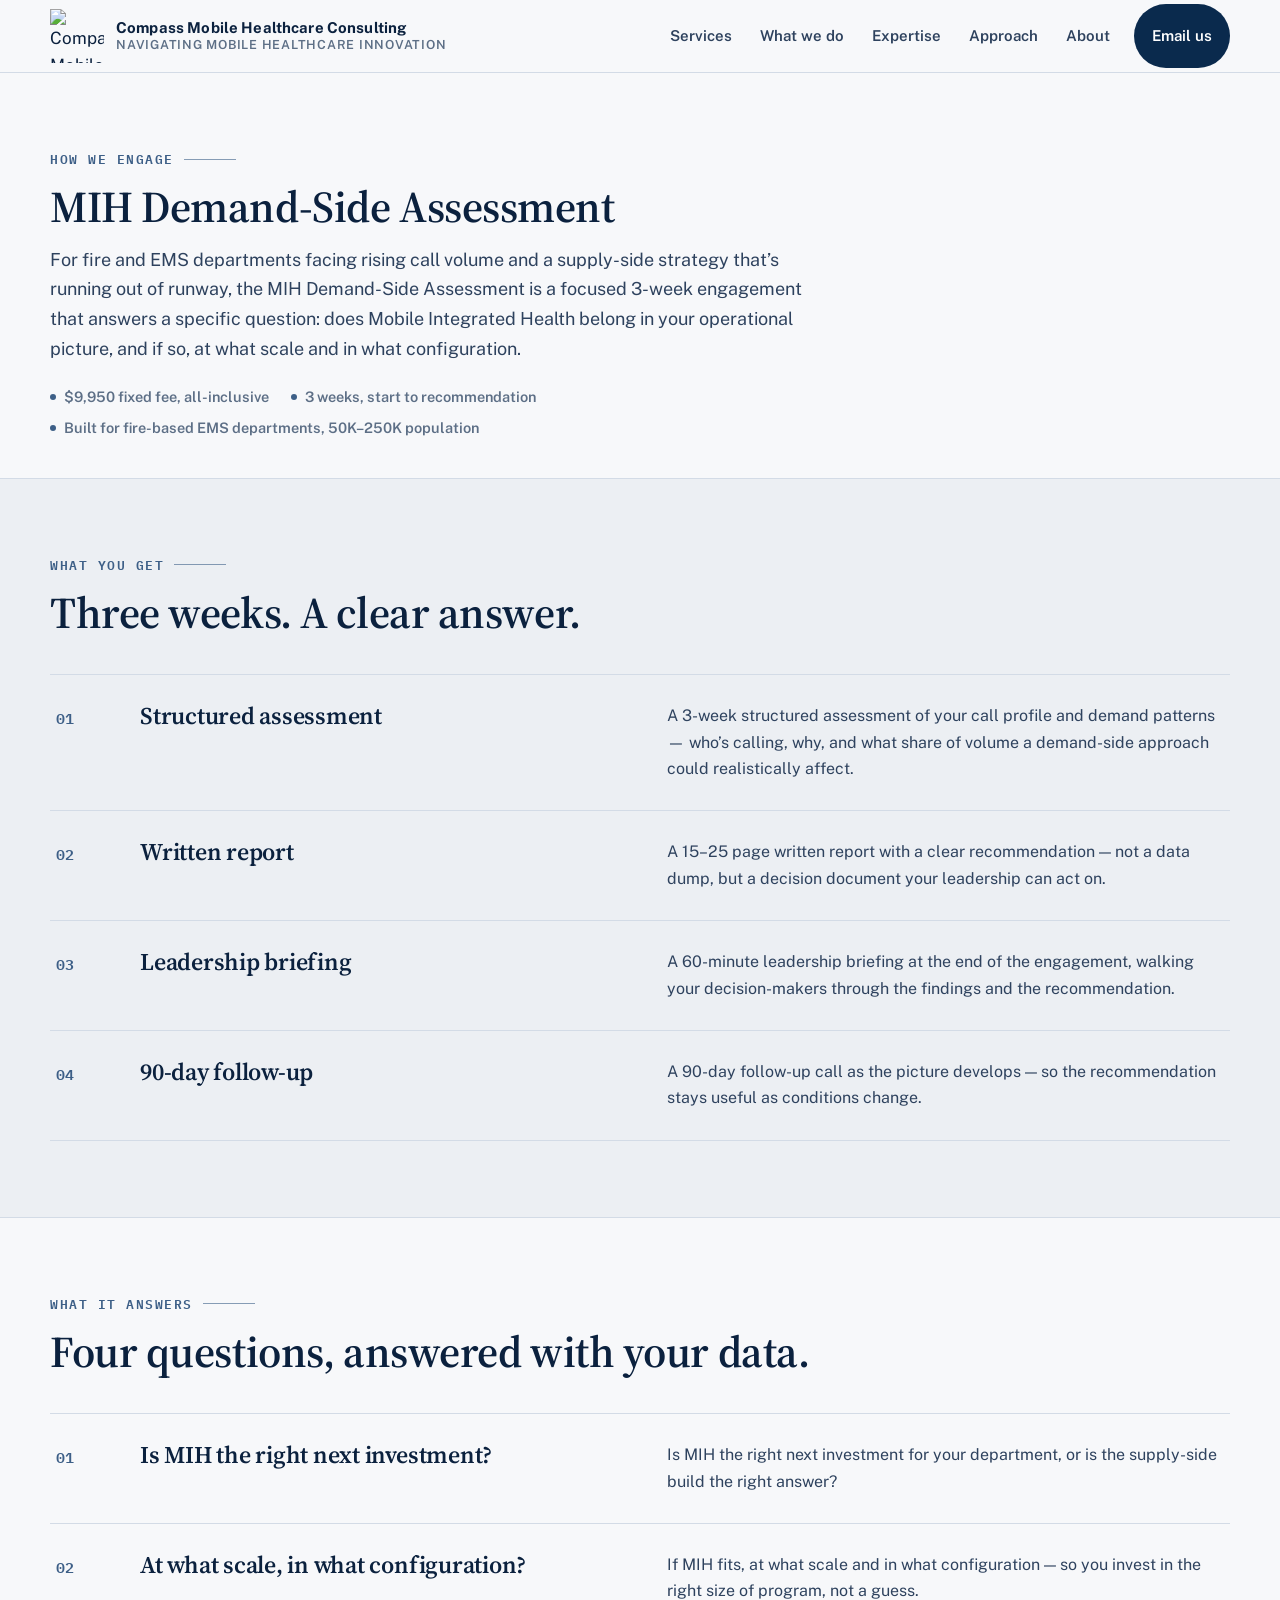
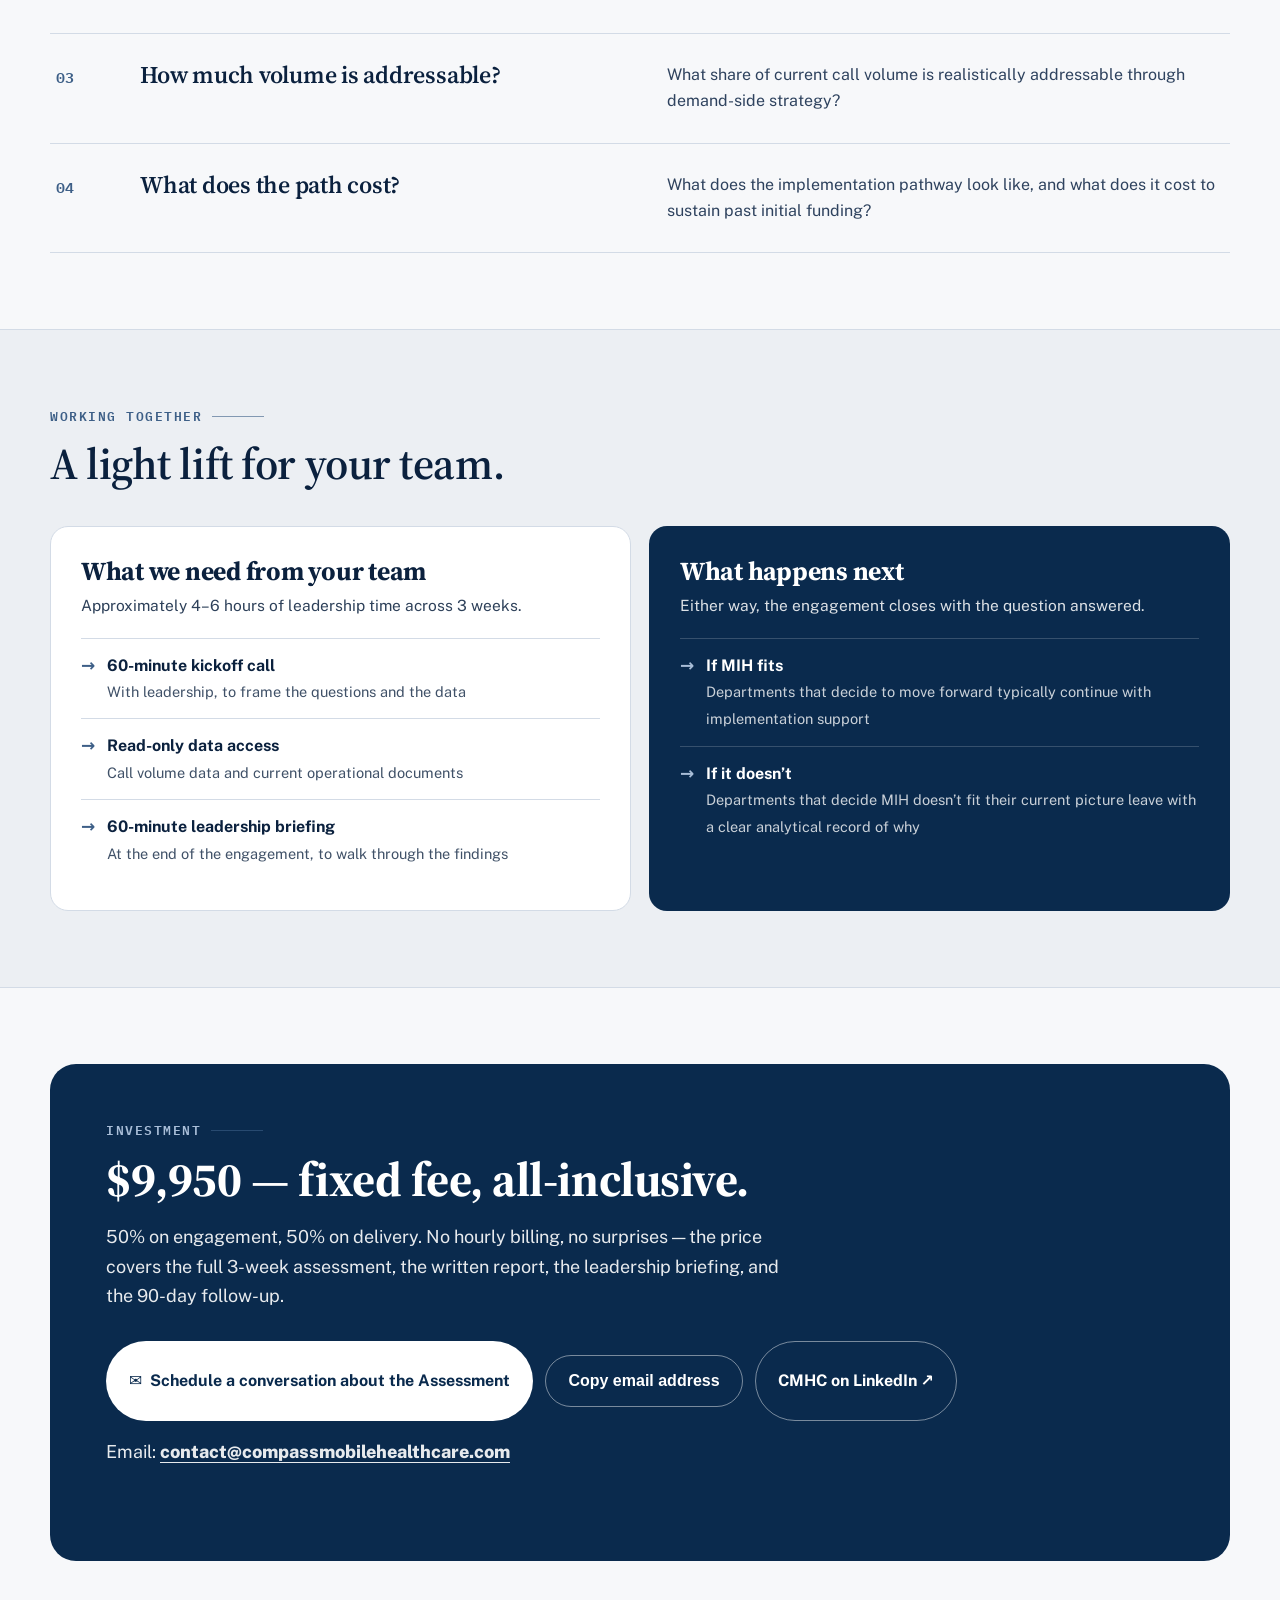
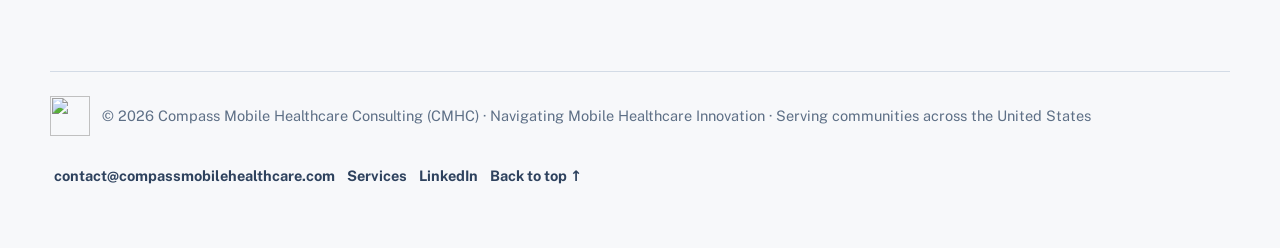
==== services.html @ 44011052 "Add CMHC website: homepage and Services page (MIH Demand-Side Assessment)" ====
<!doctype html>
<html lang="en">
<head>
<meta charset="utf-8" />
<meta name="viewport" content="width=device-width, initial-scale=1, viewport-fit=cover" />
<meta name="color-scheme" content="light dark" />
<meta name="description" content="The MIH Demand-Side Assessment from Compass Mobile Healthcare Consulting: a focused 3-week engagement for fire and EMS departments that answers whether Mobile Integrated Health belongs in your operational picture — $9,950 fixed fee, all-inclusive." />
<link rel="canonical" href="https://www.compassmobilehealthcare.com/services.html" />
<meta property="og:type" content="website" />
<meta property="og:title" content="How We Engage — MIH Demand-Side Assessment | Compass Mobile Healthcare Consulting" />
<meta property="og:description" content="A focused 3-week MIH Demand-Side Assessment: your call profile and demand patterns, a written report with a clear recommendation, and a leadership briefing. $9,950 fixed fee." />
<meta property="og:url" content="https://www.compassmobilehealthcare.com/services.html" />
<meta property="og:image" content="https://www.compassmobilehealthcare.com/cmhc-logo.png" />
<meta name="twitter:card" content="summary_large_image" />
<meta name="twitter:title" content="How We Engage — MIH Demand-Side Assessment | Compass Mobile Healthcare Consulting" />
<meta name="twitter:description" content="A focused 3-week MIH Demand-Side Assessment: your call profile and demand patterns, a written report, and a leadership briefing. $9,950 fixed fee." />
<meta name="twitter:image" content="https://www.compassmobilehealthcare.com/cmhc-logo.png" />
<script type="application/ld+json">
{
  "@context": "https://schema.org",
  "@type": "Service",
  "name": "MIH Demand-Side Assessment",
  "serviceType": "Mobile Integrated Health consulting",
  "provider": {
    "@type": "Organization",
    "name": "Compass Mobile Healthcare Consulting",
    "alternateName": "CMHC",
    "url": "https://www.compassmobilehealthcare.com/"
  },
  "description": "A focused 3-week assessment of a fire or EMS department's call profile and demand patterns that answers whether Mobile Integrated Health belongs in its operational picture, and if so, at what scale and in what configuration.",
  "offers": {
    "@type": "Offer",
    "price": "9950",
    "priceCurrency": "USD",
    "description": "Fixed fee, all-inclusive. 50% on engagement, 50% on delivery."
  }
}
</script>
<link rel="icon" href="cmhc-logo.png" />
<title>How We Engage — MIH Demand-Side Assessment | Compass Mobile Healthcare Consulting</title>
<link rel="preconnect" href="https://fonts.googleapis.com" />
<link rel="preconnect" href="https://fonts.gstatic.com" crossorigin />
<link href="https://fonts.googleapis.com/css2?family=Source+Serif+4:opsz,wght@8..60,500;8..60,600;8..60,700&family=Public+Sans:wght@400;500;600;700;800&family=IBM+Plex+Mono:wght@500;600&display=swap" rel="stylesheet" />
<link rel="stylesheet" href="styles.css" />
</head>
<body>

<header class="site-head">
  <div class="wrap head-inner">
    <a class="brand" href="index.html" aria-label="Compass Mobile Healthcare Consulting — home">
      <img class="brand-logo" src="cmhc-logo.png" alt="Compass Mobile Healthcare Consulting compass emblem" />
      <span class="brand-text">
        <strong>Compass Mobile Healthcare Consulting</strong>
        <span>Navigating Mobile Healthcare Innovation</span>
      </span>
    </a>
    <button class="menu-btn" id="menuBtn" aria-label="Open menu" aria-expanded="false" aria-controls="mainNav">☰</button>
    <nav class="nav" id="mainNav" aria-label="Main navigation">
      <a href="services.html">Services</a>
      <a href="index.html#what-we-do">What we do</a>
      <a href="index.html#expertise">Expertise</a>
      <a href="index.html#approach">Approach</a>
      <a href="index.html#about">About</a>
      <a class="cta" href="mailto:contact@compassmobilehealthcare.com?subject=MIH%20consulting%20inquiry">Email us</a>
    </nav>
  </div>
</header>

<main id="top">
  <!-- INTRO -->
  <section aria-labelledby="engage-h" style="padding-bottom:0">
    <div class="wrap">
      <div class="section-head">
        <div class="kicker">How we engage</div>
        <h2 id="engage-h">MIH Demand-Side Assessment</h2>
        <p>For fire and EMS departments facing rising call volume and a supply-side strategy that&rsquo;s running out of runway, the MIH Demand-Side Assessment is a focused 3-week engagement that answers a specific question: does Mobile Integrated Health belong in your operational picture, and if so, at what scale and in what configuration.</p>
        <div class="hero-meta" style="margin-top:22px">
          <span>$9,950 fixed fee, all-inclusive</span>
          <span>3 weeks, start to recommendation</span>
          <span>Built for fire-based EMS departments, 50K&ndash;250K population</span>
        </div>
      </div>
    </div>
  </section>

  <!-- WHAT YOU GET -->
  <section class="alt" aria-labelledby="get-h">
    <div class="wrap">
      <div class="section-head">
        <div class="kicker">What you get</div>
        <h2 id="get-h">Three weeks. A clear answer.</h2>
      </div>
      <div class="service-list">
        <article class="service">
          <span class="service-no">01</span>
          <h3>Structured assessment</h3>
          <div><p>A 3-week structured assessment of your call profile and demand patterns — who&rsquo;s calling, why, and what share of volume a demand-side approach could realistically affect.</p></div>
        </article>
        <article class="service">
          <span class="service-no">02</span>
          <h3>Written report</h3>
          <div><p>A 15&ndash;25 page written report with a clear recommendation — not a data dump, but a decision document your leadership can act on.</p></div>
        </article>
        <article class="service">
          <span class="service-no">03</span>
          <h3>Leadership briefing</h3>
          <div><p>A 60-minute leadership briefing at the end of the engagement, walking your decision-makers through the findings and the recommendation.</p></div>
        </article>
        <article class="service">
          <span class="service-no">04</span>
          <h3>90-day follow-up</h3>
          <div><p>A 90-day follow-up call as the picture develops — so the recommendation stays useful as conditions change.</p></div>
        </article>
      </div>
    </div>
  </section>

  <!-- WHAT IT ANSWERS -->
  <section aria-labelledby="answers-h">
    <div class="wrap">
      <div class="section-head">
        <div class="kicker">What it answers</div>
        <h2 id="answers-h">Four questions, answered with your data.</h2>
      </div>
      <div class="service-list">
        <article class="service">
          <span class="service-no">01</span>
          <h3>Is MIH the right next investment?</h3>
          <div><p>Is MIH the right next investment for your department, or is the supply-side build the right answer?</p></div>
        </article>
        <article class="service">
          <span class="service-no">02</span>
          <h3>At what scale, in what configuration?</h3>
          <div><p>If MIH fits, at what scale and in what configuration — so you invest in the right size of program, not a guess.</p></div>
        </article>
        <article class="service">
          <span class="service-no">03</span>
          <h3>How much volume is addressable?</h3>
          <div><p>What share of current call volume is realistically addressable through demand-side strategy?</p></div>
        </article>
        <article class="service">
          <span class="service-no">04</span>
          <h3>What does the path cost?</h3>
          <div><p>What does the implementation pathway look like, and what does it cost to sustain past initial funding?</p></div>
        </article>
      </div>
    </div>
  </section>

  <!-- WHAT WE NEED / WHAT HAPPENS NEXT -->
  <section class="alt" aria-labelledby="need-h">
    <div class="wrap">
      <div class="section-head">
        <div class="kicker">Working together</div>
        <h2 id="need-h">A light lift for your team.</h2>
      </div>
      <div class="expertise">
        <article class="exp-card">
          <h3>What we need from your team</h3>
          <p>Approximately 4&ndash;6 hours of leadership time across 3 weeks.</p>
          <ul class="exp-list">
            <li><div><b>60-minute kickoff call</b><span>With leadership, to frame the questions and the data</span></div></li>
            <li><div><b>Read-only data access</b><span>Call volume data and current operational documents</span></div></li>
            <li><div><b>60-minute leadership briefing</b><span>At the end of the engagement, to walk through the findings</span></div></li>
          </ul>
        </article>
        <article class="exp-card dark">
          <h3>What happens next</h3>
          <p>Either way, the engagement closes with the question answered.</p>
          <ul class="exp-list">
            <li><div><b>If MIH fits</b><span>Departments that decide to move forward typically continue with implementation support</span></div></li>
            <li><div><b>If it doesn&rsquo;t</b><span>Departments that decide MIH doesn&rsquo;t fit their current picture leave with a clear analytical record of why</span></div></li>
          </ul>
        </article>
      </div>
    </div>
  </section>

  <!-- INVESTMENT -->
  <section aria-labelledby="invest-h">
    <div class="wrap">
      <div class="contact">
        <div class="kicker" style="color:#a9bed8">Investment</div>
        <h2 id="invest-h">$9,950 — fixed fee, all-inclusive.</h2>
        <p>50% on engagement, 50% on delivery. No hourly billing, no surprises — the price covers the full 3-week assessment, the written report, the leadership briefing, and the 90-day follow-up.</p>
        <div class="contact-actions">
          <a class="btn btn-light" href="mailto:contact@compassmobilehealthcare.com?subject=MIH%20Demand-Side%20Assessment%20inquiry">✉ &nbsp;Schedule a conversation about the Assessment</a>
          <button class="btn btn-outline" id="copyBtn" type="button">Copy email address</button>
          <a class="btn btn-outline" href="https://linkedin.com/company/cmhc-consulting" target="_blank" rel="noopener">CMHC on LinkedIn ↗</a>
        </div>
        <p class="email-line">Email: <a href="mailto:contact@compassmobilehealthcare.com">contact@compassmobilehealthcare.com</a></p>
        <p class="copy-note" id="copyNote" aria-live="polite"></p>
      </div>
    </div>
  </section>
</main>

<footer>
  <div class="wrap foot">
    <span class="foot-brand">
      <img class="foot-logo" src="cmhc-logo.png" alt="" />
      <span>© <span id="year">2026</span> Compass Mobile Healthcare Consulting (CMHC) &middot; Navigating Mobile Healthcare Innovation &middot; Serving communities across the United States</span>
    </span>
    <span>
      <a href="mailto:contact@compassmobilehealthcare.com">contact@compassmobilehealthcare.com</a>
      <a href="services.html">Services</a>
      <a href="https://linkedin.com/company/cmhc-consulting" target="_blank" rel="noopener">LinkedIn</a>
      <a href="#top">Back to top ↑</a>
    </span>
  </div>
</footer>

<script>
  (function(){
    var btn = document.getElementById('menuBtn');
    var nav = document.getElementById('mainNav');
    if(btn && nav){
      btn.addEventListener('click', function(){
        var open = nav.classList.toggle('open');
        btn.setAttribute('aria-expanded', open ? 'true' : 'false');
        btn.textContent = open ? '✕' : '☰';
      });
      nav.addEventListener('click', function(e){
        if(e.target.tagName === 'A'){ nav.classList.remove('open'); btn.setAttribute('aria-expanded','false'); btn.textContent='☰'; }
      });
    }
    var copyBtn = document.getElementById('copyBtn');
    var note = document.getElementById('copyNote');
    var email = 'contact@compassmobilehealthcare.com';
    if(copyBtn){
      copyBtn.addEventListener('click', function(){
        function done(){ if(note) note.textContent = 'Email address copied.'; copyBtn.textContent = 'Copied ✓'; setTimeout(function(){ copyBtn.textContent='Copy email address'; if(note) note.textContent=''; }, 2600); }
        function fallback(){
          var ta = document.createElement('textarea');
          ta.value = email; ta.style.position='fixed'; ta.style.opacity='0';
          document.body.appendChild(ta); ta.select();
          try{ document.execCommand('copy'); done(); }catch(e){ if(note) note.textContent = email; }
          document.body.removeChild(ta);
        }
        if(navigator.clipboard && navigator.clipboard.writeText){
          navigator.clipboard.writeText(email).then(done).catch(fallback);
        } else { fallback(); }
      });
    }
    var y = document.getElementById('year');
    if(y){ y.textContent = new Date().getFullYear(); }
  })();
</script>
</body>
</html>
---- styles.css ----
:root{
    --bg:#f7f8fa;
    --bg-alt:#eceff3;
    --surface:#ffffff;
    --surface-2:#eef1f5;
    --ink:#0b213e;
    --ink-2:#2e425e;
    --muted:#5d6f86;
    --line:#d3dbe6;
    --brand:#0a2a4d;
    --brand-2:#14365f;
    --brand-ink:#ffffff;
    --navy:#0a2a4d;
    --navy-deep:#071e38;
    --accent:#3d5f87;
    --accent-soft:#dce5ef;
    --chip:#e6ebf2;
    --shadow:0 18px 40px rgba(10,42,77,.16);
    --radius:18px;
    --radius-sm:12px;
    --max:1180px;
  }
  @media (prefers-color-scheme: dark){
    :root{
      --bg:#071426;
      --bg-alt:#0a1e38;
      --surface:#0e2748;
      --surface-2:#122f55;
      --ink:#eff3f8;
      --ink-2:#cbd6e6;
      --muted:#9db0c7;
      --line:#223a5c;
      --brand:#b9c9de;
      --brand-2:#d3deeb;
      --brand-ink:#071c36;
      --accent:#a9bed8;
      --accent-soft:#1a365f;
      --chip:#162e52;
      --shadow:0 18px 40px rgba(0,0,0,.4);
    }
  }
  html{scroll-behavior:smooth}
  @media (prefers-reduced-motion: reduce){ html{scroll-behavior:auto} }
  body{
    margin:0;
    background:var(--bg);
    color:var(--ink);
    font-family:"Public Sans", system-ui, -apple-system, Segoe UI, sans-serif;
    font-size:17px;
    line-height:1.6;
    -webkit-font-smoothing:antialiased;
  }
  h1,h2,h3{font-family:"Source Serif 4", Georgia, serif; line-height:1.08; letter-spacing:-.01em; margin:0; color:var(--ink)}
  p{margin:0}
  a{color:inherit}
  img{max-width:100%; display:block}
  .wrap{width:min(var(--max), calc(100% - 40px)); margin:0 auto}
  /* Header */
  .site-head{
    position:sticky; top:0; z-index:40;
    background:color-mix(in srgb, var(--bg) 92%, transparent);
    backdrop-filter:blur(10px);
    border-bottom:1px solid var(--line);
  }
  .head-inner{display:flex; align-items:center; justify-content:space-between; gap:16px; min-height:72px}
  .brand{display:flex; align-items:center; gap:12px; text-decoration:none; min-height:48px}
  .brand-logo{width:54px; height:54px; flex:0 0 54px; object-fit:contain}
  .brand-text{line-height:1.15}
  .brand-text strong{display:block; font-size:15px; letter-spacing:.01em}
  .brand-text span{display:block; font-size:12.5px; color:var(--muted); font-weight:600; letter-spacing:.06em; text-transform:uppercase; margin-top:2px}
  .nav{display:flex; align-items:center; gap:4px}
  .nav a{
    text-decoration:none; font-weight:600; font-size:15px; color:var(--ink-2);
    padding:10px 12px; min-height:44px; display:inline-flex; align-items:center; border-radius:999px;
  }
  .nav a:hover{background:var(--chip)}
  .nav .cta{
    background:var(--brand); color:var(--brand-ink); margin-left:8px; padding:10px 18px;
  }
  .nav .cta:hover{background:var(--brand-2)}
  @media (prefers-color-scheme: dark){ .nav .cta{background:#d9e3ef; color:#071c36} .nav .cta:hover{background:#ffffff} }
  .menu-btn{display:none}
  @media (max-width:860px){
    .nav{
      display:none; position:absolute; left:20px; right:20px; top:76px;
      background:var(--surface); border:1px solid var(--line); border-radius:16px; padding:10px;
      box-shadow:var(--shadow); flex-direction:column; align-items:stretch;
    }
    .nav.open{display:flex}
    .nav a{justify-content:flex-start}
    .nav .cta{margin-left:0; justify-content:center}
    .menu-btn{
      display:inline-flex; align-items:center; justify-content:center;
      width:48px; height:48px; border-radius:12px; border:1px solid var(--line);
      background:var(--surface); color:var(--ink); cursor:pointer; font-size:20px;
    }
  }
  /* Hero */
  .hero{padding:56px 0 0; overflow:hidden}
  .hero-grid{display:grid; grid-template-columns:1.05fr .95fr; gap:48px; align-items:center}
  .eyebrow{
    display:inline-flex; align-items:center; gap:10px;
    font-family:"IBM Plex Mono", monospace; font-size:12.5px; font-weight:600;
    letter-spacing:.12em; text-transform:uppercase; color:var(--brand);
    background:var(--chip); border:1px solid var(--line);
    padding:8px 12px; border-radius:999px; margin-bottom:22px;
  }
  .eyebrow i{width:7px; height:7px; border-radius:50%; background:var(--accent); display:block}
  .hero h1{font-size:clamp(38px, 5.2vw, 62px); font-weight:600; max-width:12.5em}
  .hero h1 em{font-style:normal; color:var(--brand); box-shadow:inset 0 -.32em 0 var(--accent-soft)}
  @media (prefers-color-scheme: dark){ .hero h1 em{color:var(--accent)} }
  .hero-lede{margin-top:22px; font-size:19px; line-height:1.65; color:var(--ink-2); max-width:34em}
  .hero-lede strong{color:var(--ink)}
  .hero-actions{display:flex; flex-wrap:wrap; gap:12px; margin-top:30px}
  .btn{
    display:inline-flex; align-items:center; justify-content:center; gap:9px;
    min-height:52px; padding:13px 22px; border-radius:999px;
    font-weight:700; font-size:16px; text-decoration:none; border:1px solid transparent; cursor:pointer;
  }
  .btn-primary{background:var(--navy); color:#ffffff}
  .btn-primary:hover{background:var(--navy-deep)}
  @media (prefers-color-scheme: dark){ .btn-primary{background:#d9e3ef; color:#071c36} .btn-primary:hover{background:#ffffff} }
  .btn-ghost{background:var(--surface); color:var(--ink); border-color:var(--line)}
  .btn-ghost:hover{border-color:var(--brand)}
  .hero-meta{margin-top:26px; display:flex; flex-wrap:wrap; gap:8px 22px; color:var(--muted); font-size:14.5px; font-weight:600}
  .hero-meta span{display:inline-flex; align-items:center; gap:8px}
  .hero-meta span::before{content:""; width:6px; height:6px; border-radius:50%; background:var(--accent)}
  .hero-logo{text-align:center}
  .hero-logo img{
    width:min(440px, 88%); height:auto; margin:0 auto;
    filter:drop-shadow(0 24px 44px rgba(10,42,77,.22));
  }
  .hero-logo p{
    margin-top:16px; font-family:"Source Serif 4", Georgia, serif;
    font-size:17px; font-style:italic; color:var(--muted);
  }
  .problem-line{
    margin-top:44px; display:grid; grid-template-columns:230px 1fr; gap:8px 28px; align-items:baseline;
    background:var(--surface); border:1px solid var(--line); border-radius:14px; padding:20px 24px;
  }
  .problem-line b{font-family:"IBM Plex Mono", monospace; font-size:12px; letter-spacing:.1em; text-transform:uppercase; color:var(--accent)}
  .problem-line p{font-size:16px; line-height:1.6; color:var(--ink-2)}
  .problem-line p strong{color:var(--ink)}
  @media (max-width:960px){
    .hero-grid{grid-template-columns:1fr; gap:32px}
    .hero-logo img{width:min(300px, 78%)}
  }
  @media (max-width:640px){ .problem-line{grid-template-columns:1fr; padding:18px 20px} }
  /* Audience strip */
  .strip{margin-top:56px; background:var(--navy); color:#fff}
  @media (prefers-color-scheme: dark){ .strip{background:#0d2a4f; color:var(--ink)} }
  .strip-inner{display:grid; grid-template-columns:repeat(4,1fr); }
  .strip-item{padding:22px 20px; border-left:1px solid rgba(255,255,255,.16)}
  .strip-item:first-child{border-left:0}
  .strip-item b{display:block; font-size:16px; margin-bottom:3px}
  .strip-item span{font-size:14px; opacity:.82; line-height:1.45; display:block}
  @media (max-width:860px){ .strip-inner{grid-template-columns:1fr 1fr} .strip-item{border-top:1px solid rgba(255,255,255,.16)} }
  @media (max-width:520px){ .strip-inner{grid-template-columns:1fr} .strip-item{border-left:0} }

  section{padding:76px 0}
  .section-head{max-width:760px; margin-bottom:38px}
  .kicker{font-family:"IBM Plex Mono", monospace; font-size:12.5px; font-weight:600; letter-spacing:.12em; text-transform:uppercase; color:var(--accent); margin-bottom:14px; display:flex; align-items:center; gap:10px}
  .kicker::after{content:""; height:1px; width:52px; background:var(--accent); opacity:.6}
  .section-head h2{font-size:clamp(30px, 3.6vw, 44px); font-weight:600}
  .section-head p{margin-top:14px; font-size:18px; color:var(--ink-2); line-height:1.65}

  /* Problem / outcomes */
  .outcomes{display:grid; grid-template-columns:repeat(3,1fr); gap:18px}
  .outcome{background:var(--surface); border:1px solid var(--line); border-radius:var(--radius); padding:26px}
  .outcome-num{font-family:"IBM Plex Mono", monospace; color:var(--accent); font-weight:600; font-size:13px; letter-spacing:.08em}
  .outcome h3{font-size:23px; margin:12px 0 10px; font-weight:600}
  .outcome p{color:var(--muted); font-size:15.5px; line-height:1.65}
  @media (max-width:860px){ .outcomes{grid-template-columns:1fr} }

  /* What we do - numbered rows */
  .alt{background:var(--bg-alt); border-top:1px solid var(--line); border-bottom:1px solid var(--line)}
  .service-list{border-top:1px solid var(--line)}
  .service{
    display:grid; grid-template-columns:64px 1fr 1.1fr; gap:20px;
    padding:28px 6px; border-bottom:1px solid var(--line); align-items:start;
  }
  .service-no{font-family:"IBM Plex Mono", monospace; font-size:15px; font-weight:600; color:var(--accent); padding-top:4px}
  .service h3{font-size:24px; font-weight:600}
  .service p{color:var(--ink-2); font-size:16px; line-height:1.65}
  .service ul{margin:10px 0 0; padding:0; list-style:none; display:flex; flex-wrap:wrap; gap:8px}
  .service li{font-size:13.5px; font-weight:600; background:var(--surface); border:1px solid var(--line); padding:6px 10px; border-radius:999px; color:var(--ink-2)}
  @media (max-width:760px){ .service{grid-template-columns:40px 1fr} .service > div{grid-column:2} }

  /* Expertise two col */
  .expertise{display:grid; grid-template-columns:1fr 1fr; gap:18px}
  .exp-card{border-radius:var(--radius); padding:30px; background:var(--surface); border:1px solid var(--line)}
  .exp-card.dark{background:var(--navy); color:#fff; border-color:transparent}
  @media (prefers-color-scheme: dark){ .exp-card.dark{background:#0d2a4f; color:var(--ink)} }
  .exp-card h3{font-size:26px; margin-bottom:8px; color:inherit}
  .exp-card > p{opacity:.86; font-size:15.5px; margin-bottom:20px}
  .exp-list{list-style:none; margin:0; padding:0; display:grid; gap:0}
  .exp-list li{padding:13px 0; border-top:1px solid var(--line); display:flex; gap:12px; align-items:baseline}
  .exp-card.dark .exp-list li{border-top-color:rgba(255,255,255,.18)}
  .exp-list li::before{content:"→"; color:var(--accent); font-weight:700}
  .exp-card.dark .exp-list li::before{color:#a9bed8}
  .exp-list b{display:block; font-size:16px}
  .exp-list span{font-size:14.5px; opacity:.78}
  @media (max-width:860px){ .expertise{grid-template-columns:1fr} }

  /* Principles */
  .principles{display:grid; grid-template-columns:repeat(3,1fr); gap:18px}
  .principle{padding:28px; border-radius:var(--radius); background:var(--surface-2); border:1px solid var(--line)}
  .principle blockquote{margin:0; font-family:"Source Serif 4", Georgia, serif; font-size:22px; line-height:1.35; font-weight:600}
  .principle p{margin-top:14px; color:var(--muted); font-size:15.5px; line-height:1.65}
  @media (max-width:860px){ .principles{grid-template-columns:1fr} }

  /* Approach */
  .steps{display:grid; grid-template-columns:repeat(4,1fr); gap:0; border:1px solid var(--line); border-radius:var(--radius); overflow:hidden; background:var(--surface)}
  .step{padding:26px 22px; border-left:1px solid var(--line)}
  .step:first-child{border-left:0}
  .step b{font-family:"IBM Plex Mono", monospace; font-size:12px; letter-spacing:.1em; text-transform:uppercase; color:var(--accent)}
  .step h3{font-size:22px; margin:10px 0 8px}
  .step p{font-size:14.5px; color:var(--muted); line-height:1.6}
  @media (max-width:960px){ .steps{grid-template-columns:1fr 1fr} .step{border-top:1px solid var(--line)} .step:nth-child(-n+2){border-top:0} }
  @media (max-width:560px){ .steps{grid-template-columns:1fr} .step{border-left:0; border-top:1px solid var(--line)} .step:nth-child(2){border-top:1px solid var(--line)} }

  /* About */
  .about-grid{display:grid; grid-template-columns:.92fr 1.08fr; gap:48px; align-items:center}
  .about-logo{background:var(--navy); border-radius:22px; padding:44px 32px; text-align:center; box-shadow:var(--shadow)}
  @media (prefers-color-scheme: dark){ .about-logo{background:#0d2a4f; border:1px solid var(--line)} }
  .about-logo img{width:min(320px, 84%); height:auto; margin:0 auto}
  .about-logo p{margin-top:20px; font-family:"Source Serif 4", Georgia, serif; font-size:19px; font-style:italic; color:#d9e3ef}
  .about-copy h2{font-size:clamp(30px, 3.6vw, 42px); margin-bottom:18px}
  .about-copy p{color:var(--ink-2); font-size:17px; line-height:1.7; margin-bottom:16px}
  .about-copy p strong{color:var(--ink)}
  .tags{display:flex; flex-wrap:wrap; gap:8px; margin-top:22px}
  .tags span{font-size:14px; font-weight:700; padding:9px 13px; min-height:36px; display:inline-flex; align-items:center; background:var(--chip); border-radius:999px; color:var(--ink-2)}
  @media (max-width:860px){ .about-grid{grid-template-columns:1fr} }

  /* Contact */
  .contact{background:var(--navy); color:#fff; border-radius:26px; padding:clamp(30px, 5vw, 56px); position:relative; overflow:hidden}
  @media (prefers-color-scheme: dark){ .contact{background:#0d2a4f; color:var(--ink)} }
  .contact h2{color:inherit; font-size:clamp(30px, 4vw, 48px); max-width:14em}
  .contact p{margin-top:16px; font-size:18px; line-height:1.65; opacity:.9; max-width:38em}
  .contact-actions{display:flex; flex-wrap:wrap; gap:12px; margin-top:30px; align-items:center}
  .btn-light{background:#fff; color:var(--navy)}
  .btn-light:hover{background:var(--accent-soft)}
  @media (prefers-color-scheme: dark){ .btn-light{background:#d9e3ef; color:#071c36} .btn-light:hover{background:#ffffff} }
  .btn-outline{border-color:rgba(255,255,255,.45); color:inherit; background:transparent}
  .btn-outline:hover{border-color:#fff}
  .email-line{margin-top:22px; font-size:15px; opacity:.92}
  .email-line a{font-weight:800; text-decoration:underline; text-underline-offset:4px; word-break:break-all}
  .copy-note{font-size:14px; font-weight:700; min-height:22px}
  footer{padding:34px 0 46px; color:var(--muted); font-size:14.5px}
  .foot-brand{display:inline-flex; align-items:center; gap:12px}
  .foot-logo{width:40px; height:40px; object-fit:contain; flex:0 0 40px}
  .foot{display:flex; flex-wrap:wrap; gap:14px 28px; justify-content:space-between; align-items:center; border-top:1px solid var(--line); padding-top:24px}
  .foot a{font-weight:700; color:var(--ink-2); text-decoration:none; padding:8px 4px; display:inline-flex; min-height:36px; align-items:center}
  .foot a:hover{text-decoration:underline}
  :focus-visible{outline:3px solid var(--accent); outline-offset:3px; border-radius:6px}
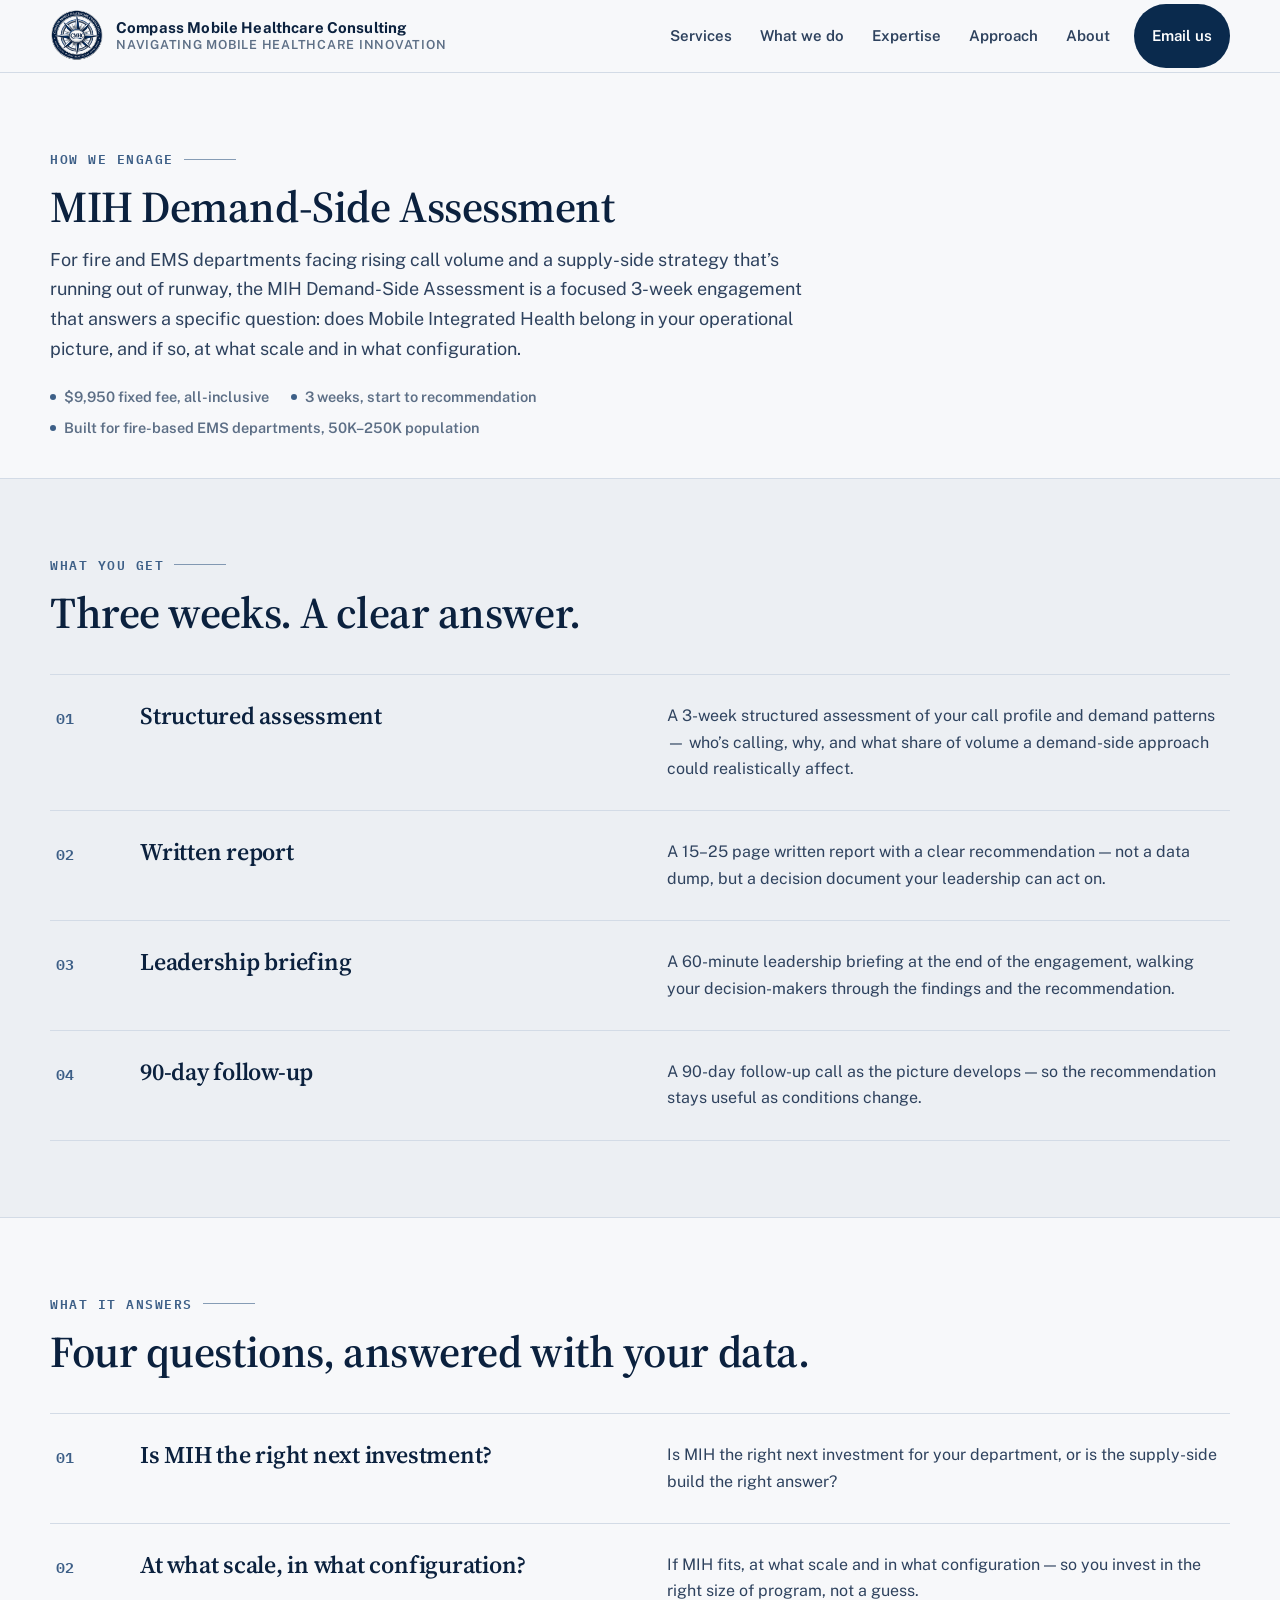
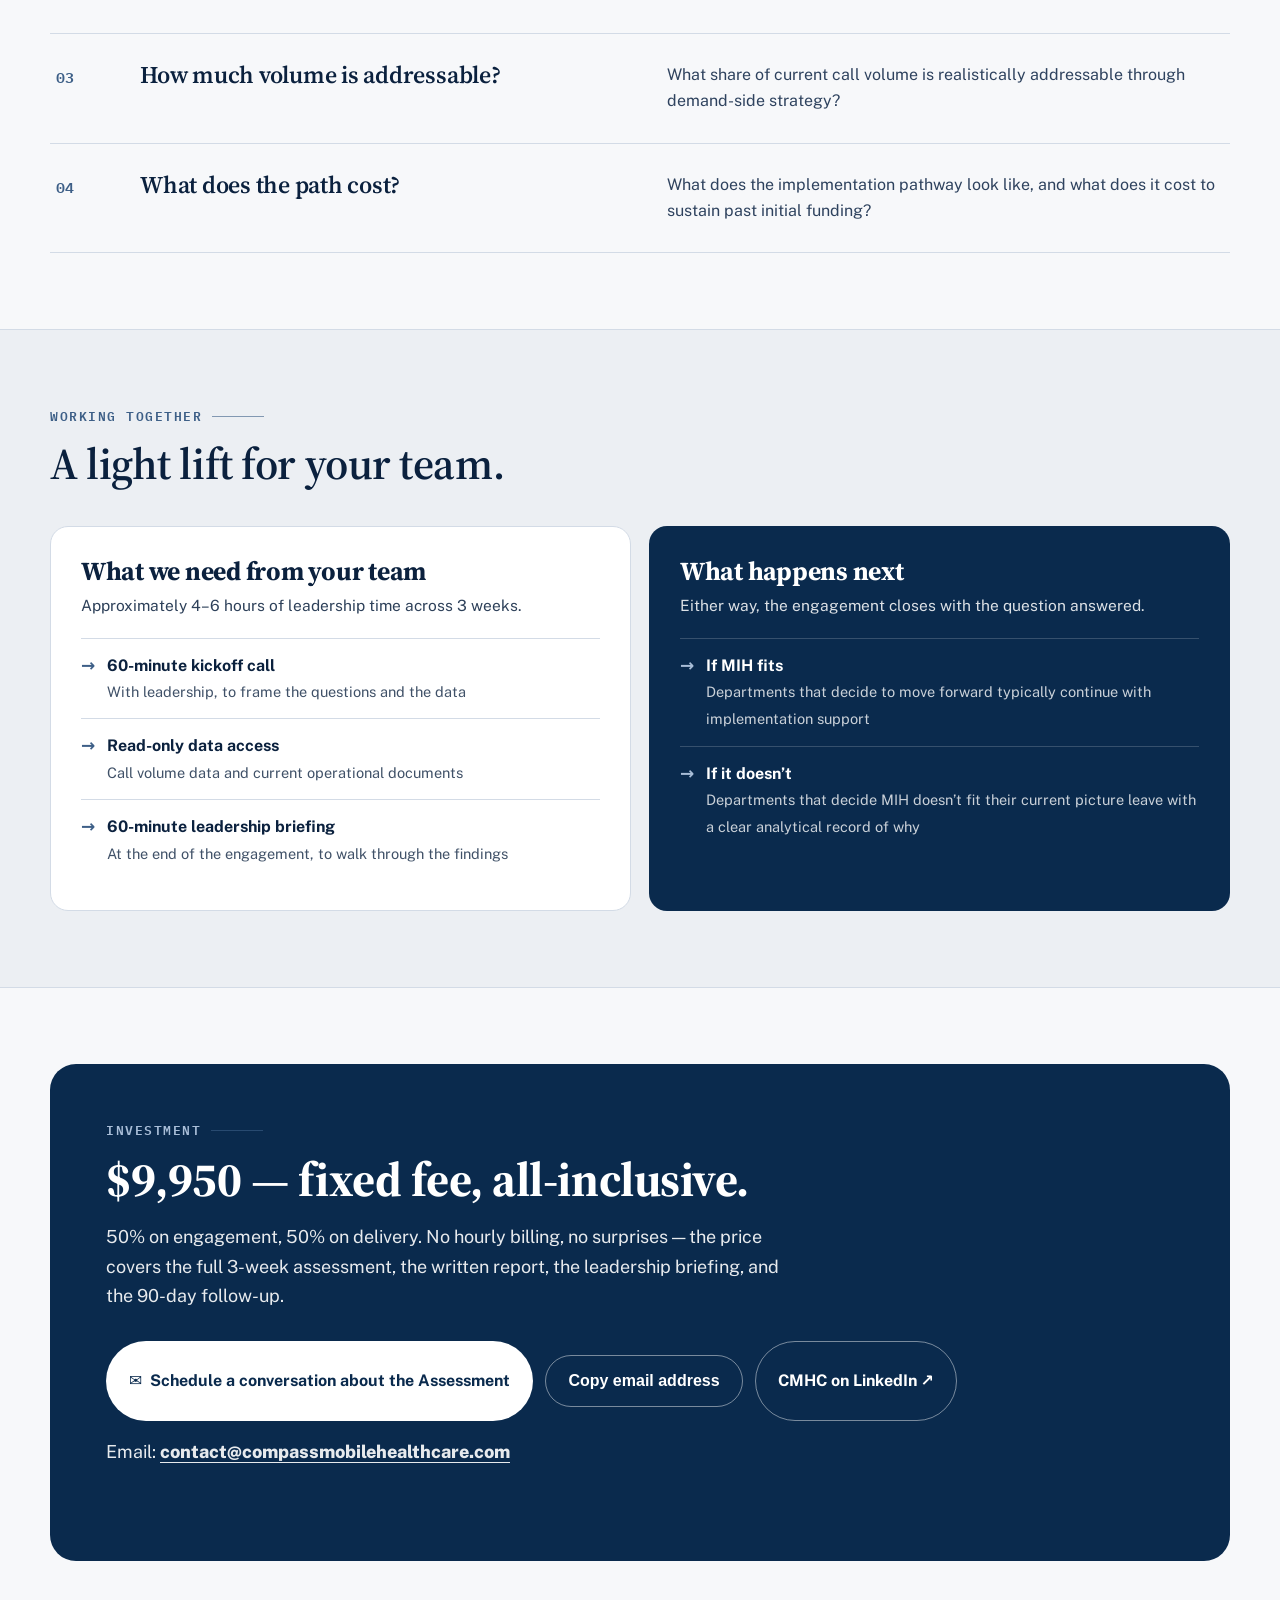
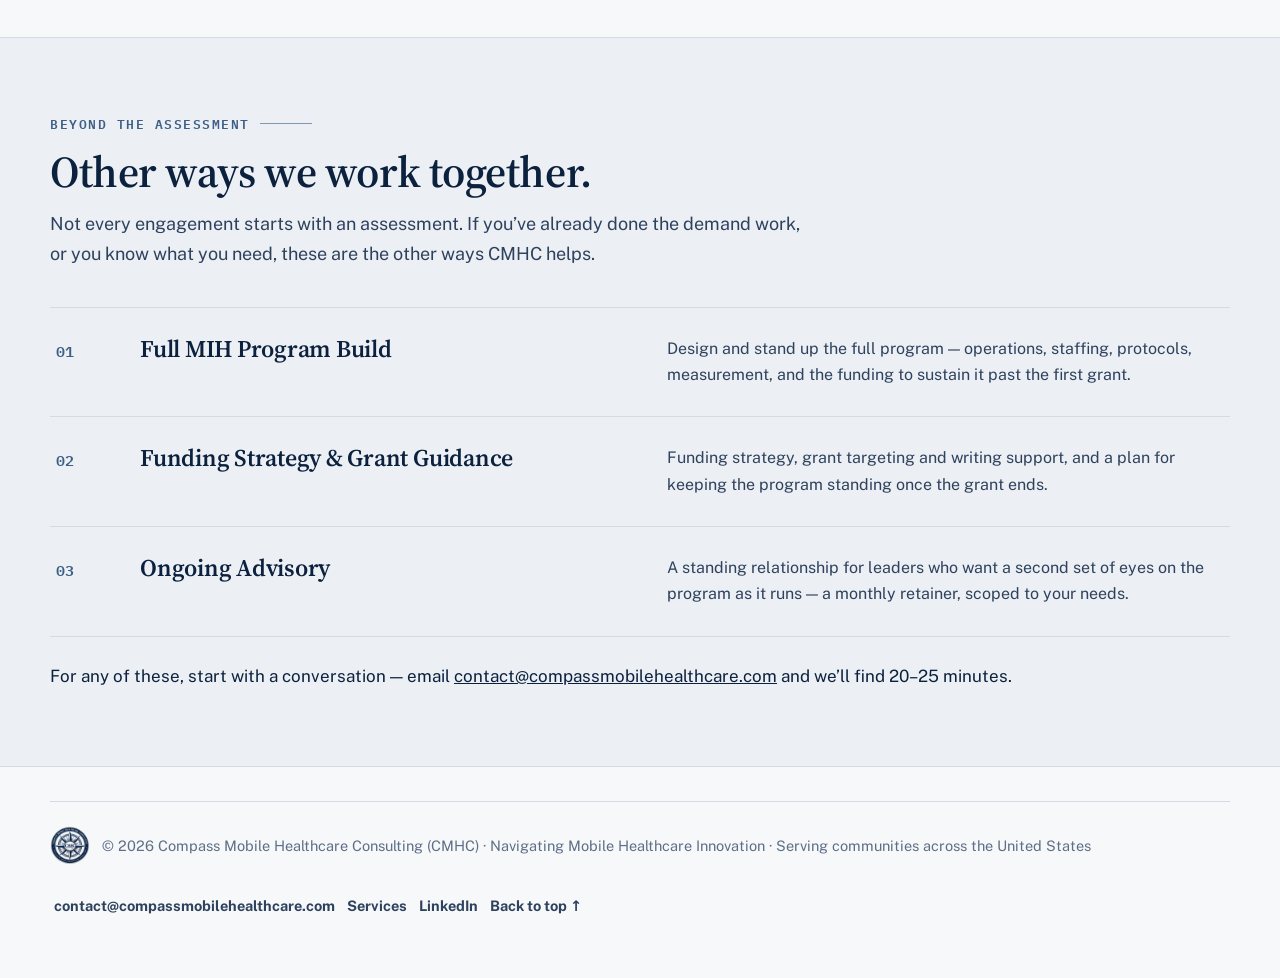
==== commit 419e00e2: "Add 'Other ways we work together' section to Services page (no prices)" ====
--- a/services.html
+++ b/services.html
@@ -193,6 +193,34 @@
       </div>
     </div>
   </section>
+  <!-- OTHER WAYS WE WORK TOGETHER -->
+  <section class="alt" aria-labelledby="other-h">
+    <div class="wrap">
+      <div class="section-head">
+        <div class="kicker">Beyond the Assessment</div>
+        <h2 id="other-h">Other ways we work together.</h2>
+        <p>Not every engagement starts with an assessment. If you&rsquo;ve already done the demand work, or you know what you need, these are the other ways CMHC helps.</p>
+      </div>
+      <div class="service-list">
+        <article class="service">
+          <span class="service-no">01</span>
+          <h3>Full MIH Program Build</h3>
+          <div><p>Design and stand up the full program &mdash; operations, staffing, protocols, measurement, and the funding to sustain it past the first grant.</p></div>
+        </article>
+        <article class="service">
+          <span class="service-no">02</span>
+          <h3>Funding Strategy &amp; Grant Guidance</h3>
+          <div><p>Funding strategy, grant targeting and writing support, and a plan for keeping the program standing once the grant ends.</p></div>
+        </article>
+        <article class="service">
+          <span class="service-no">03</span>
+          <h3>Ongoing Advisory</h3>
+          <div><p>A standing relationship for leaders who want a second set of eyes on the program as it runs &mdash; a monthly retainer, scoped to your needs.</p></div>
+        </article>
+      </div>
+      <p style="margin-top:26px">For any of these, start with a conversation &mdash; email <a href="mailto:contact@compassmobilehealthcare.com">contact@compassmobilehealthcare.com</a> and we&rsquo;ll find 20&ndash;25 minutes.</p>
+    </div>
+  </section>
 </main>
 
 <footer>
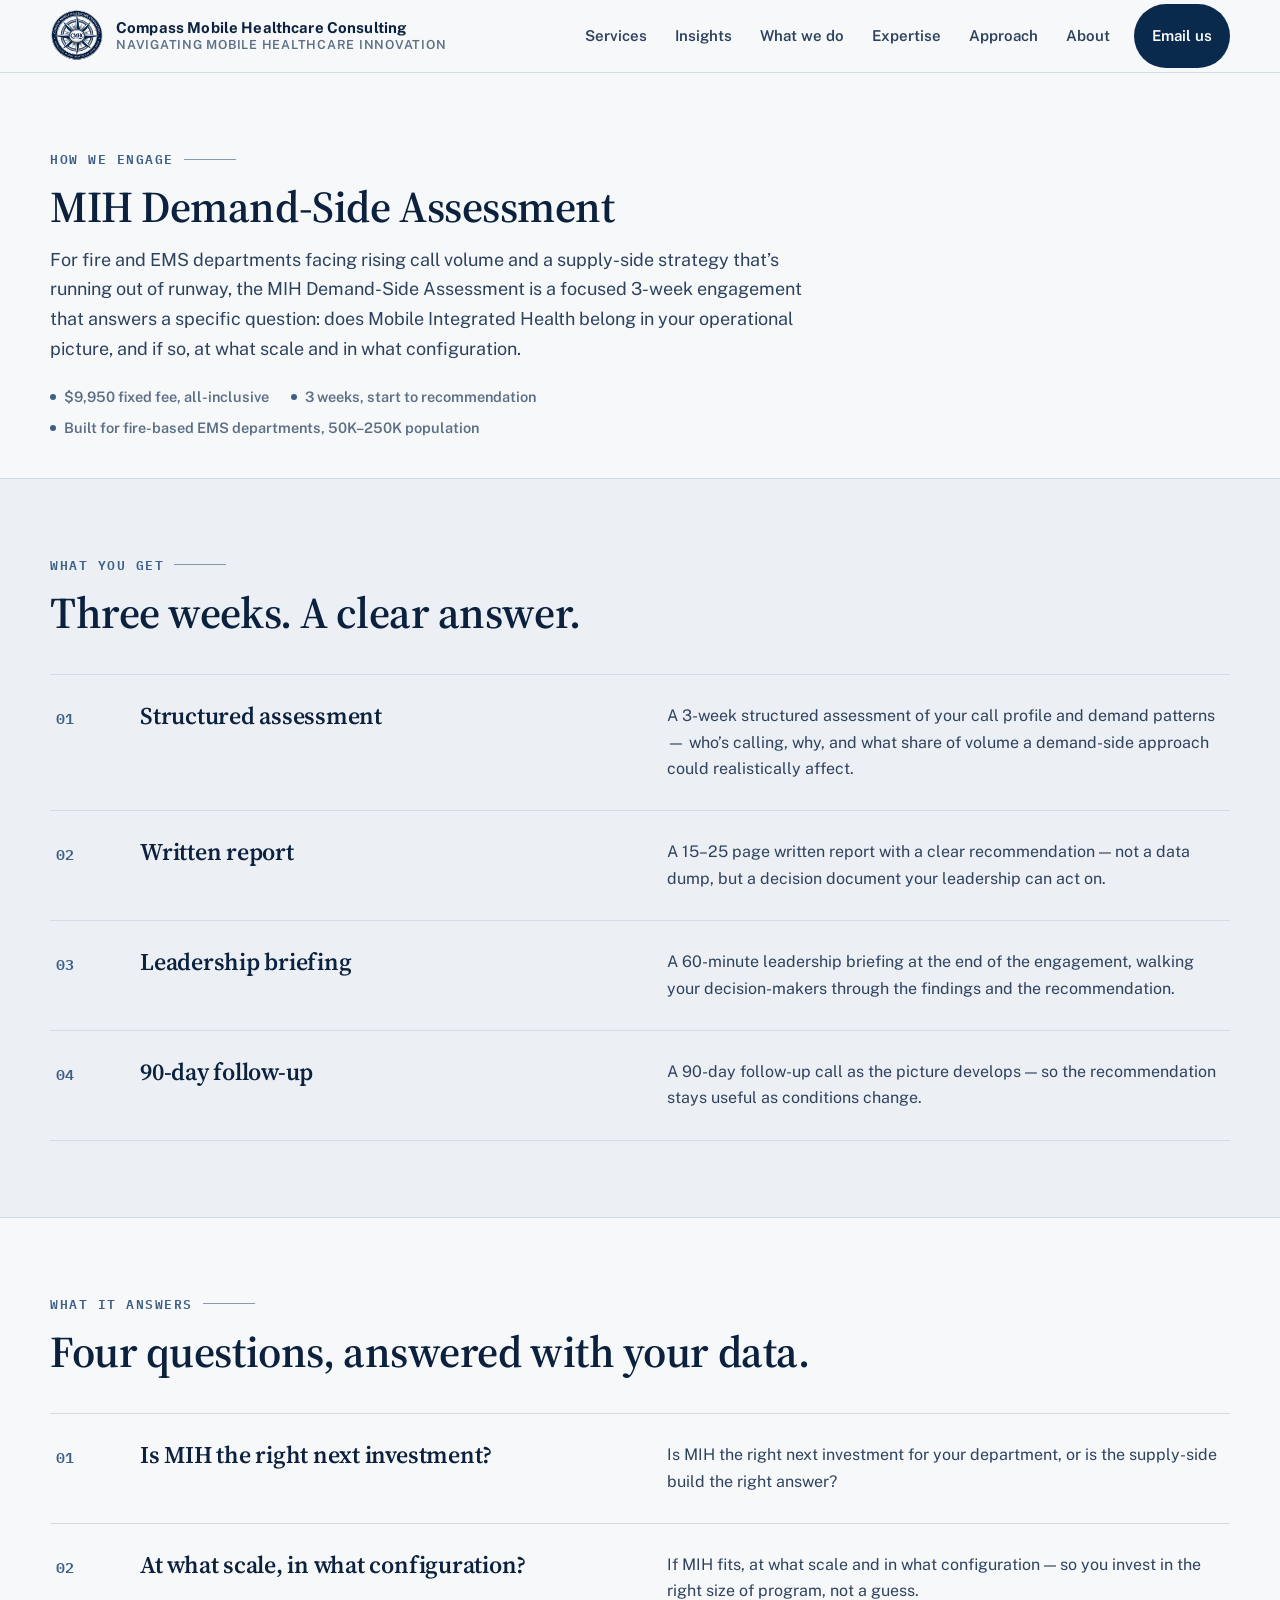
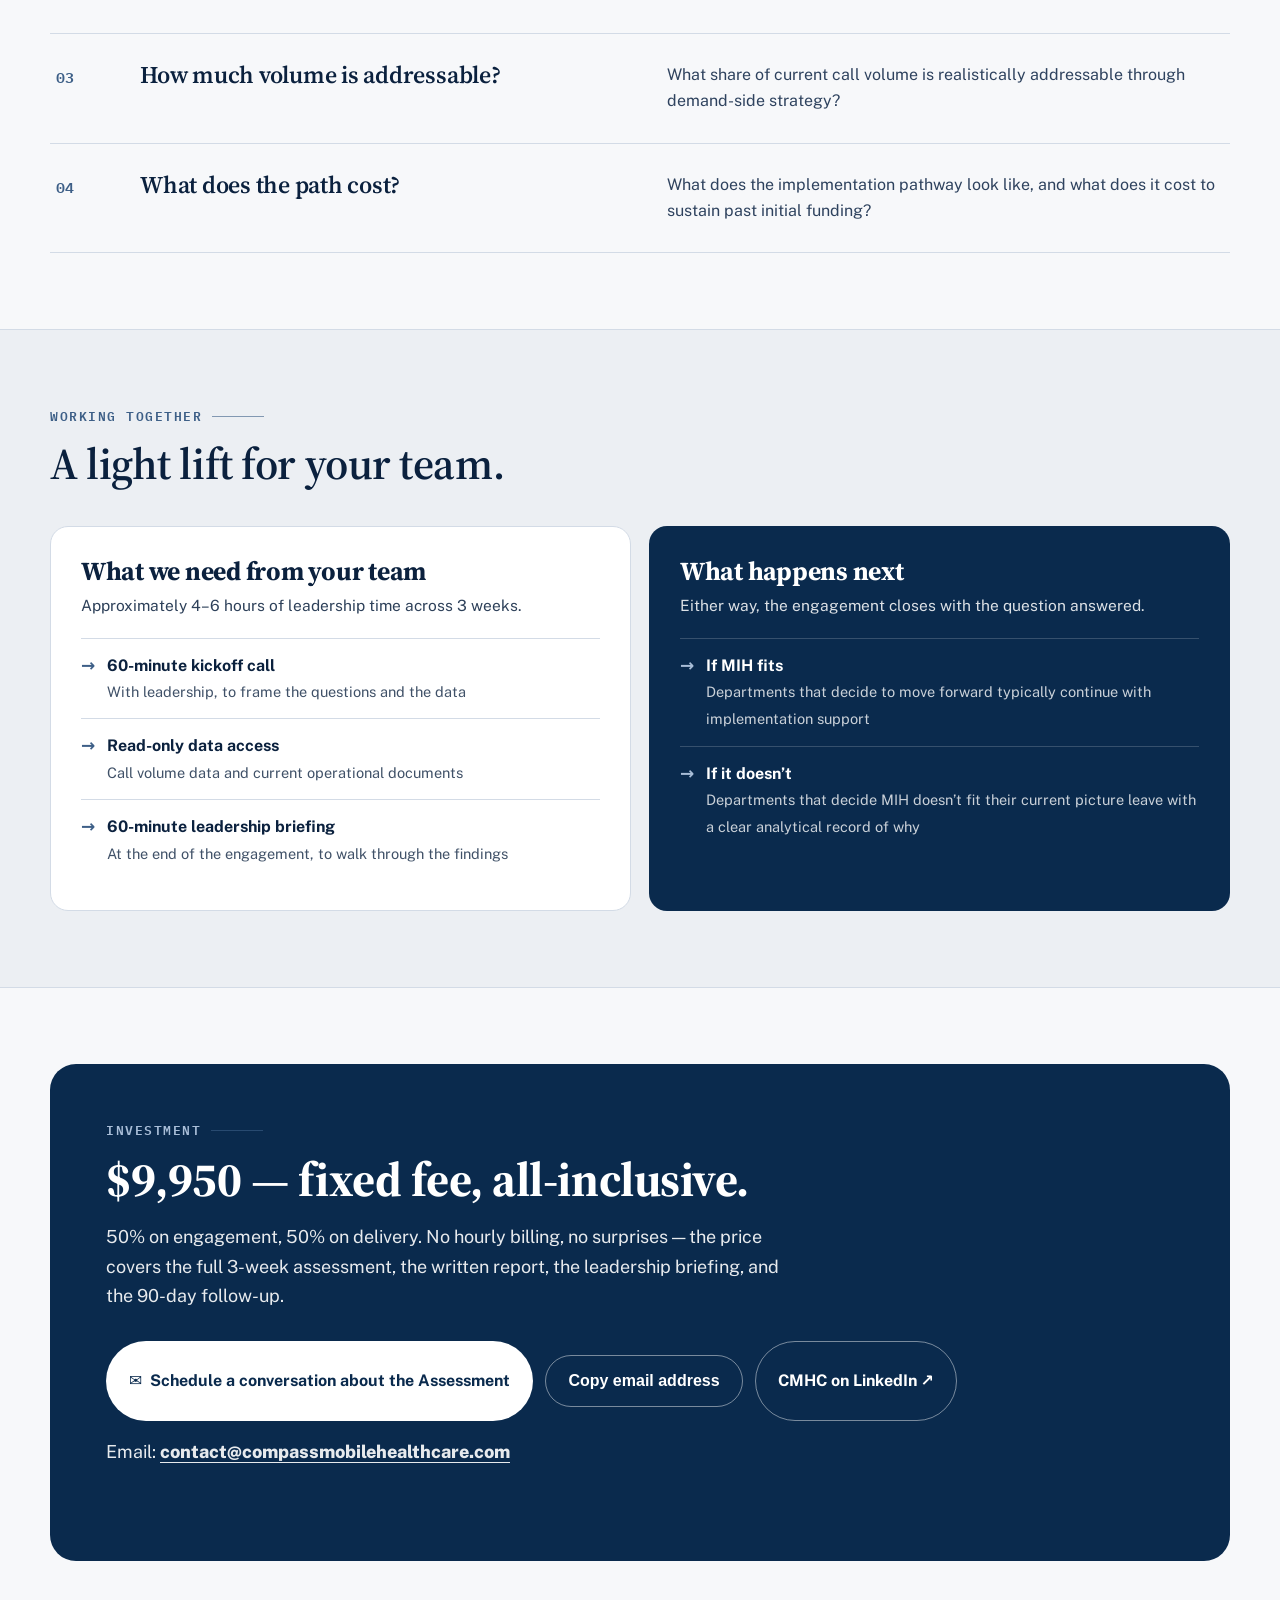
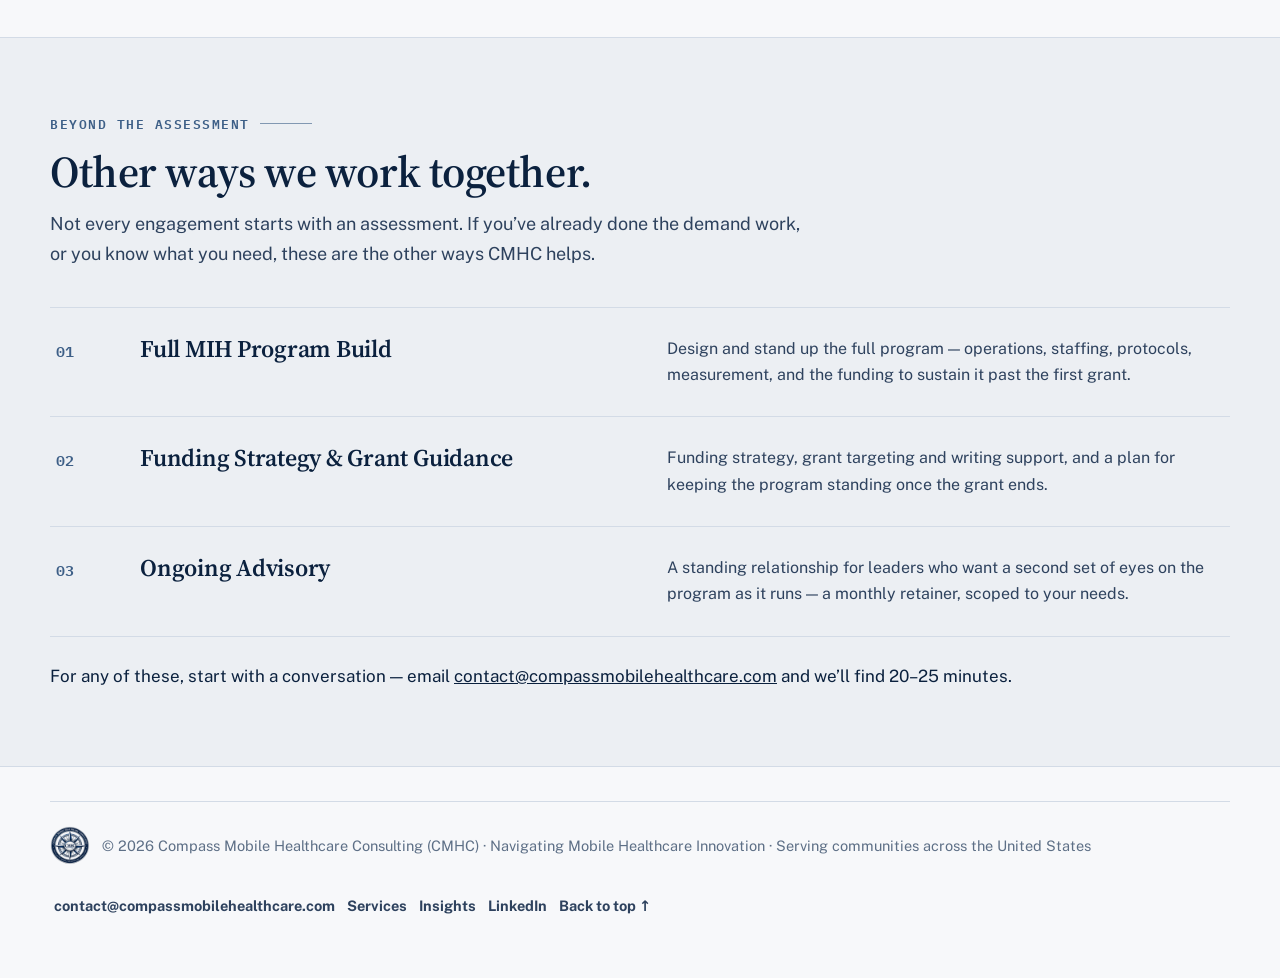
==== commit 27df84f7: "Add Insights page: baseline window, four numbers, addressable volume; link from nav and footer; add " ====
--- a/services.html
+++ b/services.html
@@ -57,6 +57,7 @@
     <button class="menu-btn" id="menuBtn" aria-label="Open menu" aria-expanded="false" aria-controls="mainNav">☰</button>
     <nav class="nav" id="mainNav" aria-label="Main navigation">
       <a href="services.html">Services</a>
+      <a href="insights.html">Insights</a>
       <a href="index.html#what-we-do">What we do</a>
       <a href="index.html#expertise">Expertise</a>
       <a href="index.html#approach">Approach</a>
@@ -232,6 +233,7 @@
     <span>
       <a href="mailto:contact@compassmobilehealthcare.com">contact@compassmobilehealthcare.com</a>
       <a href="services.html">Services</a>
+      <a href="insights.html">Insights</a>
       <a href="https://linkedin.com/company/cmhc-consulting" target="_blank" rel="noopener">LinkedIn</a>
       <a href="#top">Back to top ↑</a>
     </span>
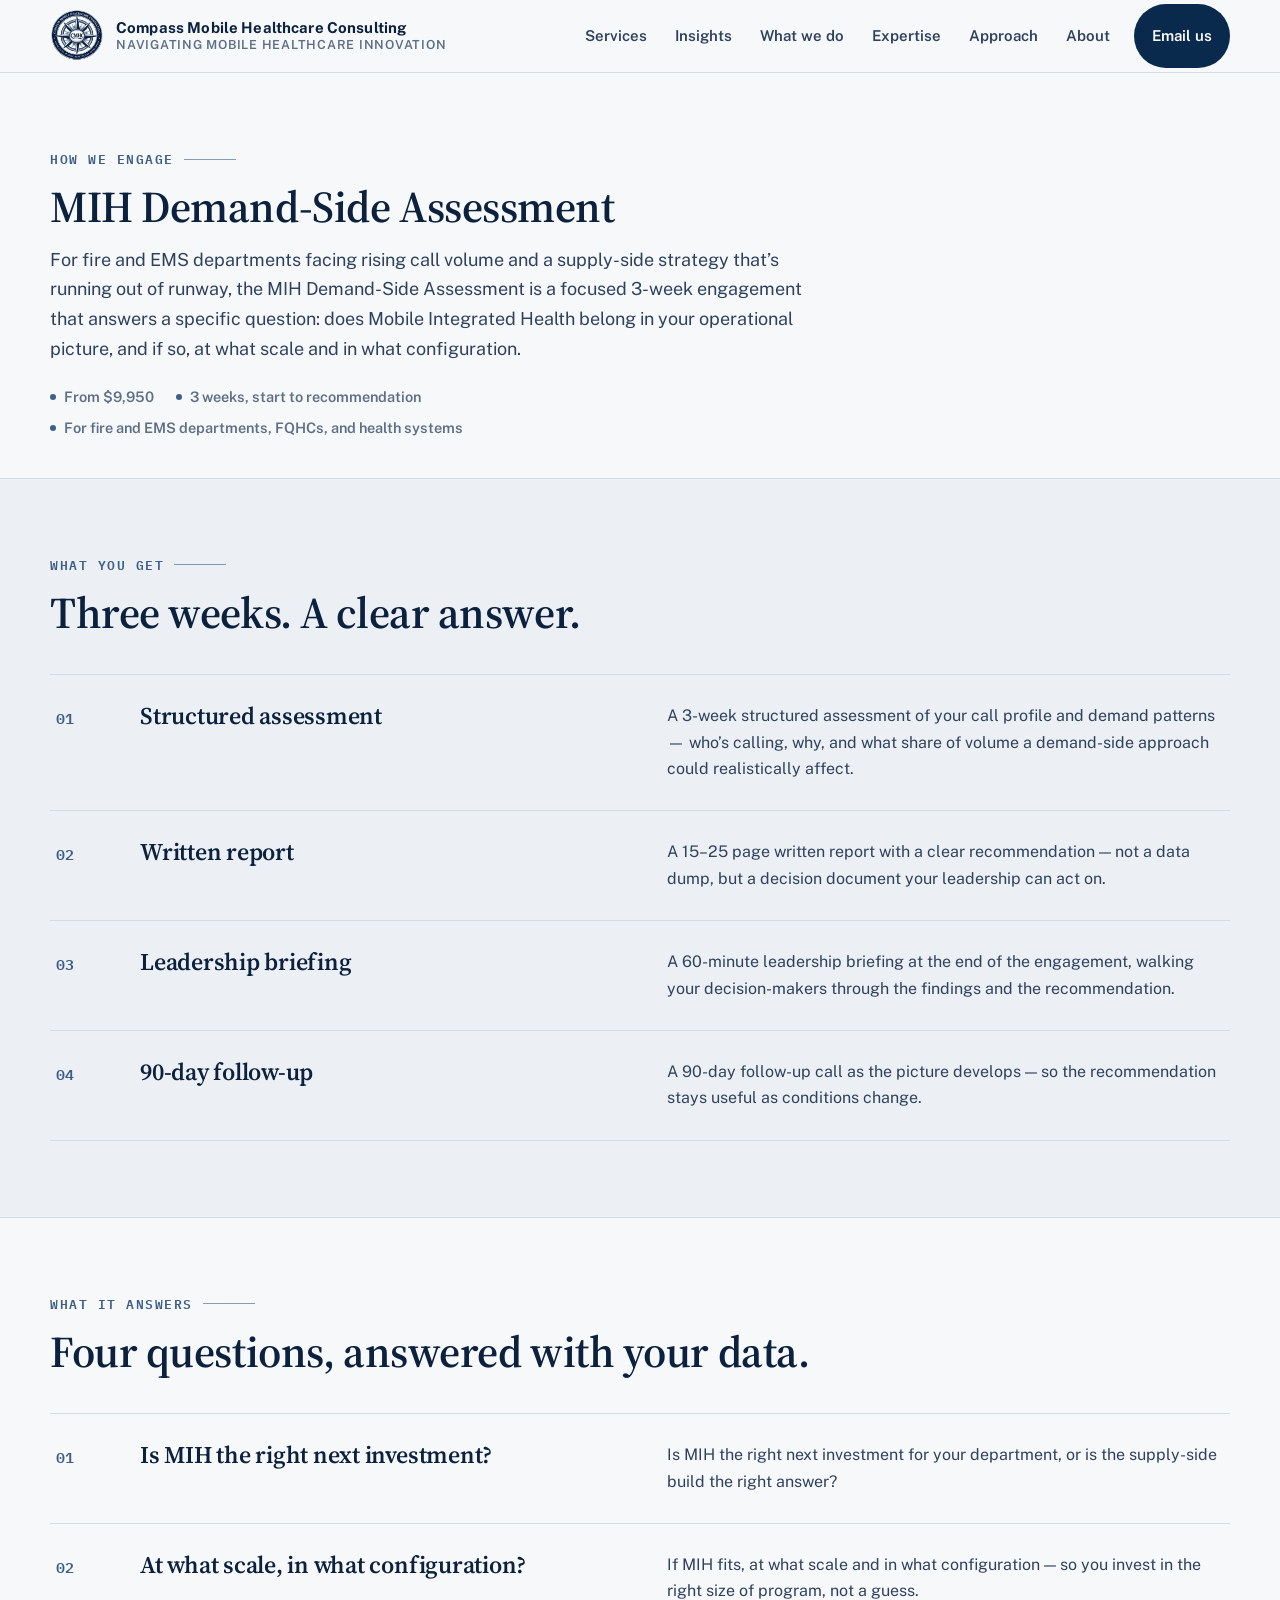
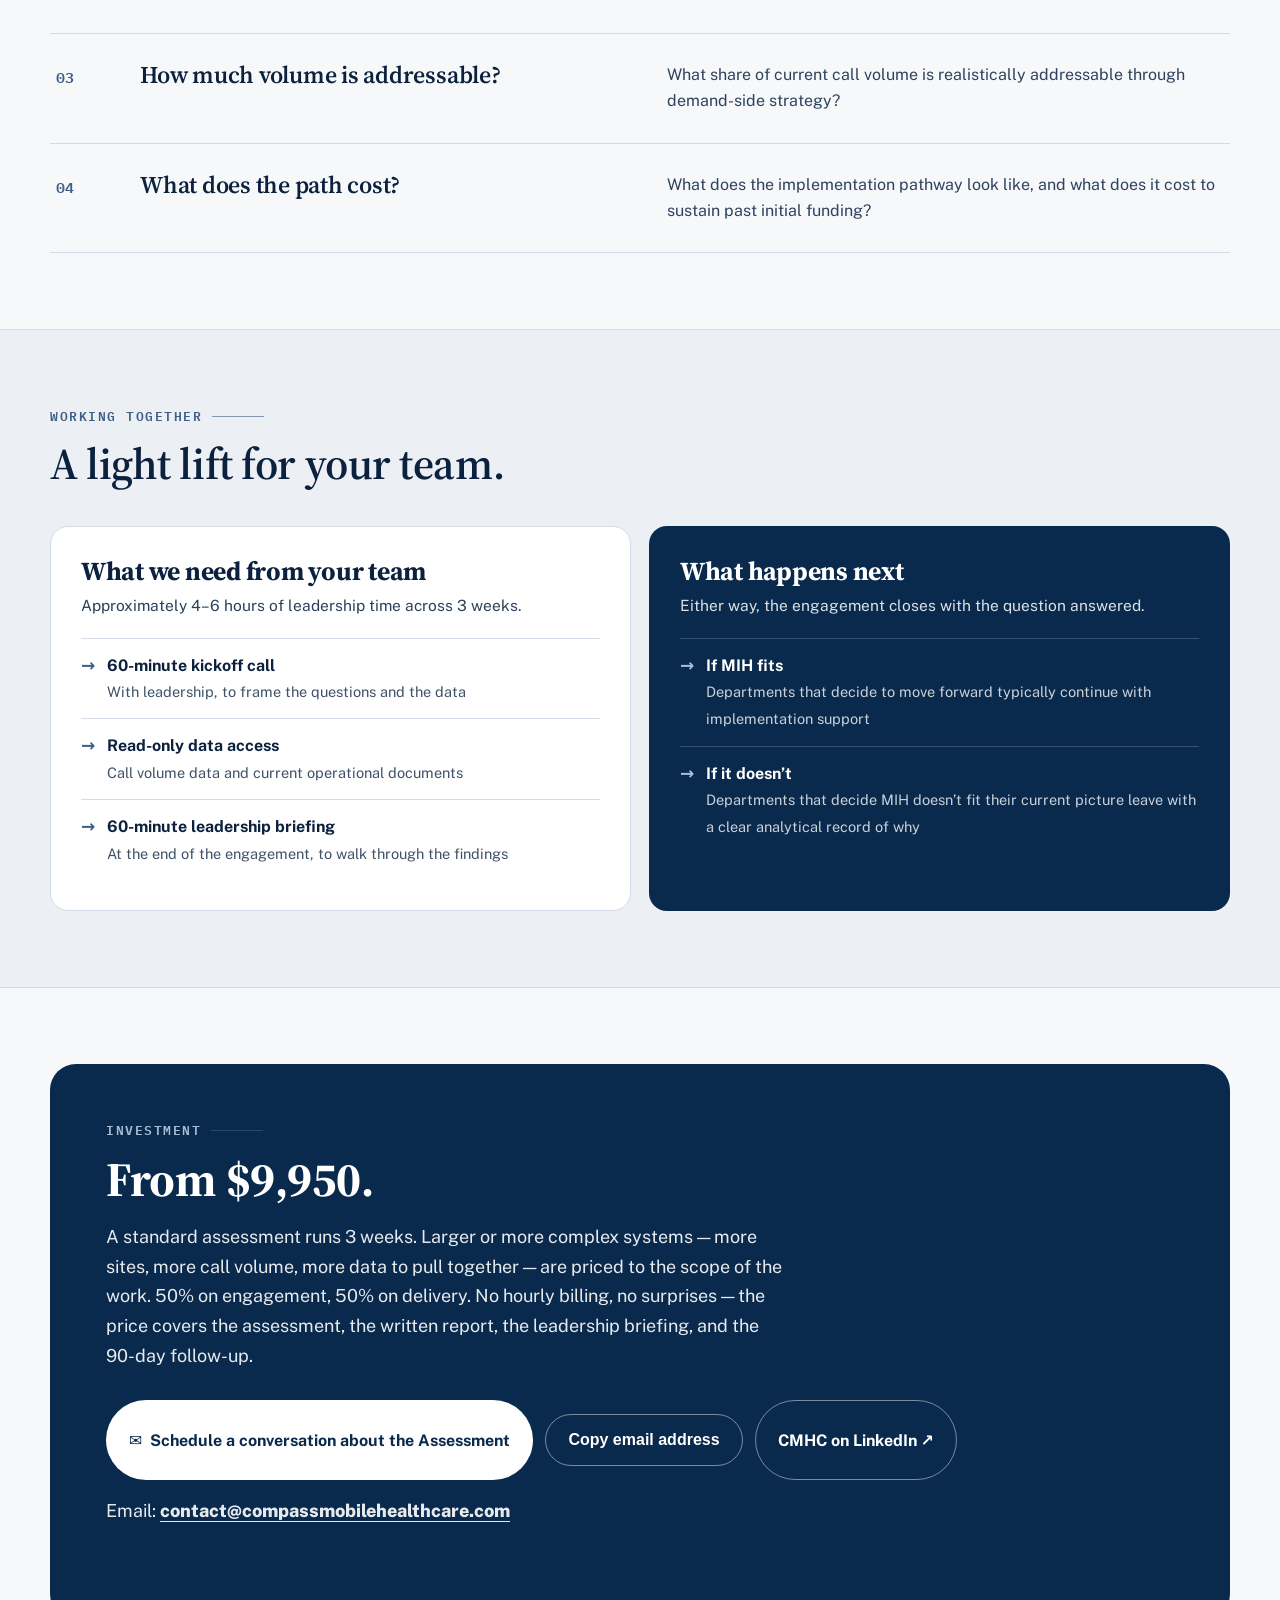
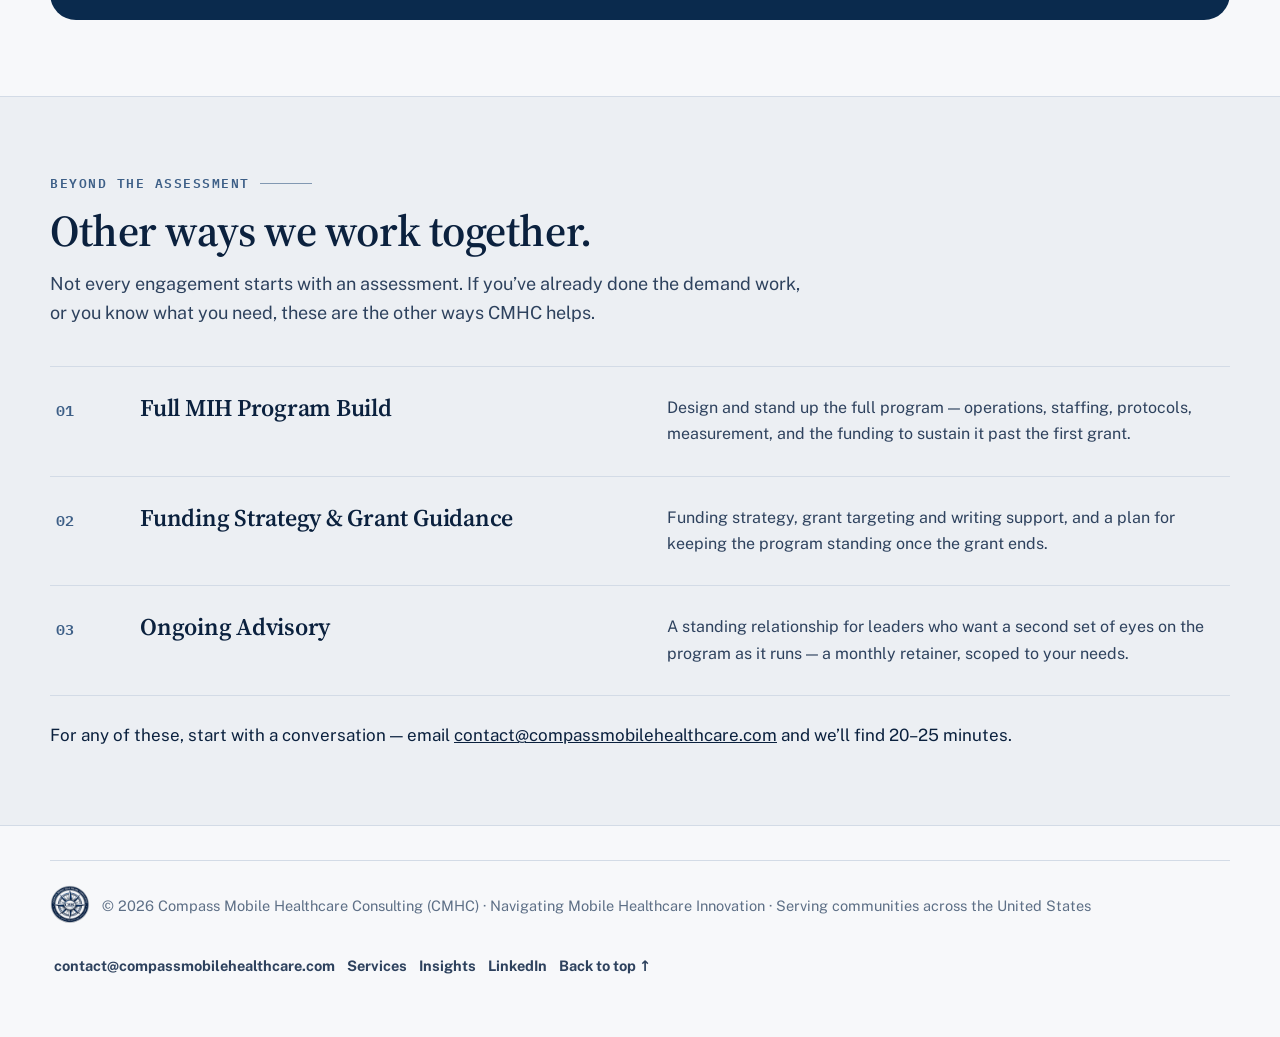
==== commit 231e99a1: "Price the Assessment from $9,950, scoped to system size" ====
--- a/services.html
+++ b/services.html
@@ -4,16 +4,16 @@
 <meta charset="utf-8" />
 <meta name="viewport" content="width=device-width, initial-scale=1, viewport-fit=cover" />
 <meta name="color-scheme" content="light dark" />
-<meta name="description" content="The MIH Demand-Side Assessment from Compass Mobile Healthcare Consulting: a focused 3-week engagement for fire and EMS departments that answers whether Mobile Integrated Health belongs in your operational picture — $9,950 fixed fee, all-inclusive." />
+<meta name="description" content="The MIH Demand-Side Assessment from Compass Mobile Healthcare Consulting: a focused 3-week engagement for fire and EMS departments that answers whether Mobile Integrated Health belongs in your operational picture — from $9,950." />
 <link rel="canonical" href="https://www.compassmobilehealthcare.com/services.html" />
 <meta property="og:type" content="website" />
 <meta property="og:title" content="How We Engage — MIH Demand-Side Assessment | Compass Mobile Healthcare Consulting" />
-<meta property="og:description" content="A focused 3-week MIH Demand-Side Assessment: your call profile and demand patterns, a written report with a clear recommendation, and a leadership briefing. $9,950 fixed fee." />
+<meta property="og:description" content="A focused 3-week MIH Demand-Side Assessment: your call profile and demand patterns, a written report with a clear recommendation, and a leadership briefing. From $9,950." />
 <meta property="og:url" content="https://www.compassmobilehealthcare.com/services.html" />
 <meta property="og:image" content="https://www.compassmobilehealthcare.com/cmhc-logo.png" />
 <meta name="twitter:card" content="summary_large_image" />
 <meta name="twitter:title" content="How We Engage — MIH Demand-Side Assessment | Compass Mobile Healthcare Consulting" />
-<meta name="twitter:description" content="A focused 3-week MIH Demand-Side Assessment: your call profile and demand patterns, a written report, and a leadership briefing. $9,950 fixed fee." />
+<meta name="twitter:description" content="A focused 3-week MIH Demand-Side Assessment: your call profile and demand patterns, a written report, and a leadership briefing. From $9,950." />
 <meta name="twitter:image" content="https://www.compassmobilehealthcare.com/cmhc-logo.png" />
 <script type="application/ld+json">
 {
@@ -32,7 +32,7 @@
     "@type": "Offer",
     "price": "9950",
     "priceCurrency": "USD",
-    "description": "Fixed fee, all-inclusive. 50% on engagement, 50% on delivery."
+    "description": "Starting at $9,950. 50% on engagement, 50% on delivery. Larger or more complex systems priced to the scope of the work."
   }
 }
 </script>
@@ -76,9 +76,9 @@
         <h2 id="engage-h">MIH Demand-Side Assessment</h2>
         <p>For fire and EMS departments facing rising call volume and a supply-side strategy that&rsquo;s running out of runway, the MIH Demand-Side Assessment is a focused 3-week engagement that answers a specific question: does Mobile Integrated Health belong in your operational picture, and if so, at what scale and in what configuration.</p>
         <div class="hero-meta" style="margin-top:22px">
-          <span>$9,950 fixed fee, all-inclusive</span>
+          <span>From $9,950</span>
           <span>3 weeks, start to recommendation</span>
-          <span>Built for fire-based EMS departments, 50K&ndash;250K population</span>
+          <span>For fire and EMS departments, FQHCs, and health systems</span>
         </div>
       </div>
     </div>
@@ -182,8 +182,8 @@
     <div class="wrap">
       <div class="contact">
         <div class="kicker" style="color:#a9bed8">Investment</div>
-        <h2 id="invest-h">$9,950 — fixed fee, all-inclusive.</h2>
-        <p>50% on engagement, 50% on delivery. No hourly billing, no surprises — the price covers the full 3-week assessment, the written report, the leadership briefing, and the 90-day follow-up.</p>
+        <h2 id="invest-h">From $9,950.</h2>
+        <p>A standard assessment runs 3 weeks. Larger or more complex systems — more sites, more call volume, more data to pull together — are priced to the scope of the work. 50% on engagement, 50% on delivery. No hourly billing, no surprises — the price covers the assessment, the written report, the leadership briefing, and the 90-day follow-up.</p>
         <div class="contact-actions">
           <a class="btn btn-light" href="mailto:contact@compassmobilehealthcare.com?subject=MIH%20Demand-Side%20Assessment%20inquiry">✉ &nbsp;Schedule a conversation about the Assessment</a>
           <button class="btn btn-outline" id="copyBtn" type="button">Copy email address</button>
